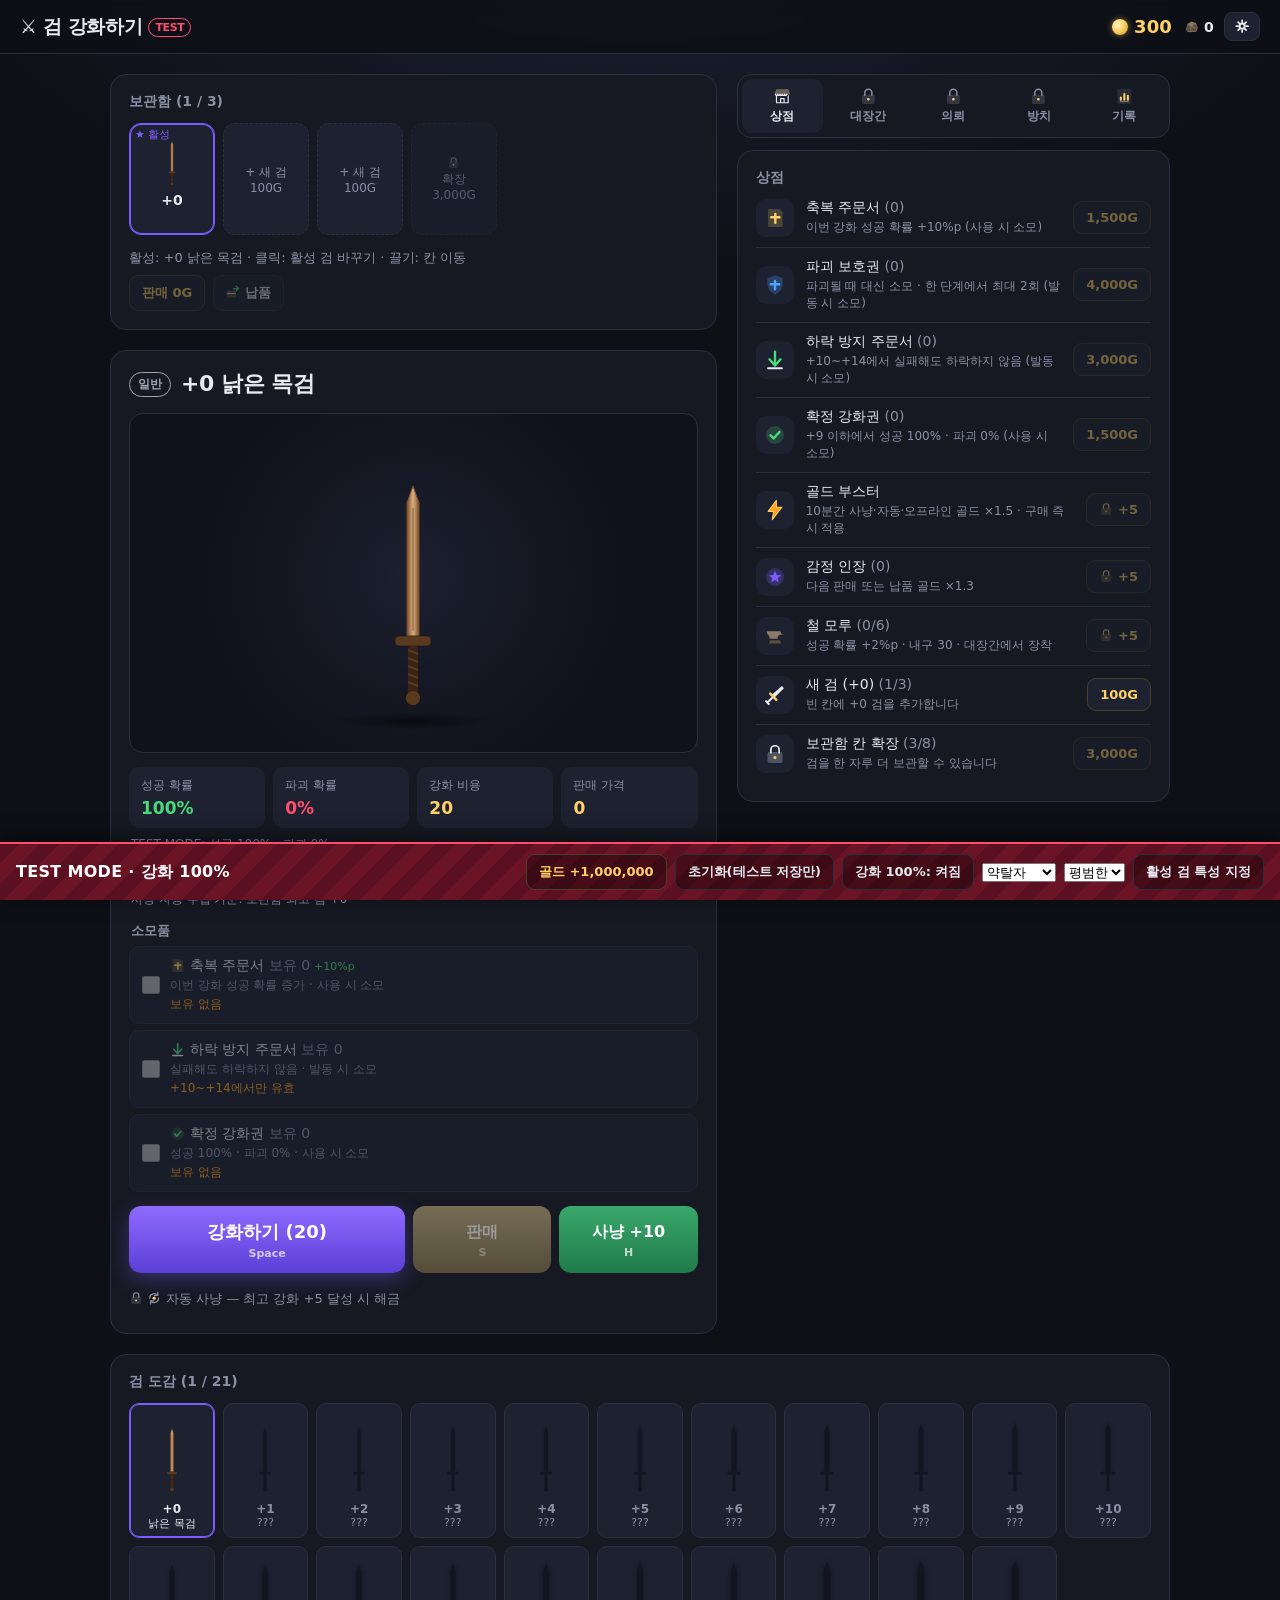
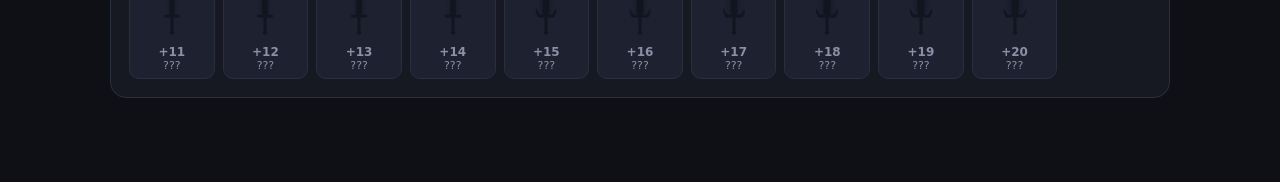
==== test.html @ f588723a "✨ feat: 시간 이벤트 규칙·저장·틱 연결 (7-1) - js/events.js 새로 추가: 이벤트 6종, 접속 중 15~30분마다 5분, 단조 시계와 주입 난수(시작·종료 때" ====
<!doctype html>
<html lang="ko">
<head>
<meta charset="utf-8">
<meta name="viewport" content="width=device-width, initial-scale=1">
<title>[TEST] 검 강화하기 · 강화 100%</title>
<link rel="stylesheet" href="css/style.css">
<link rel="stylesheet" href="css/test-mode.css">
</head>
<body class="test-mode">
<!-- 테스트 페이지: 실제 게임 스크립트를 그대로 쓰되 js/test-mode.js 설정으로 강화 100%, 저장 키 sword-enhance-test (실제 저장과 분리) -->
<div id="testBar" role="status">
  <span id="testBannerText">TEST MODE · 강화 100%</span>
  <button class="small-btn gold" data-act="testGold">골드 +1,000,000</button>
  <button class="small-btn" data-act="testReset">초기화(테스트 저장만)</button>
  <button class="small-btn" data-act="testToggleForce" id="btnTestForce">강화 100%: 켜짐</button>
  <!-- 활성 검 특성 지정(SG.rules.setTrait). 선택지는 js/test-panel.js가 상수로 채운다 -->
  <select id="testTraitKind" aria-label="특성 종류"></select>
  <select id="testTraitTier" aria-label="특성 등급"></select>
  <button class="small-btn" data-act="testSetTrait">활성 검 특성 지정</button>
</div>

<header>
  <div class="logo">⚔️ 검 강화하기 <span class="badge bad">TEST</span></div>
  <!-- 마지막 저장 시도가 실패한 동안 지속 배지(문구는 js/view.js) -->
  <span class="badge bad save-badge" id="saveBadge" role="status" hidden></span>
  <!-- 보유한 가장 높은 단계 기념비(장식, 문구는 js/view.js) -->
  <span class="badge monument-badge" id="monumentBadge" hidden></span>
  <!-- 현재 칭호(업적 보상, 장식). 문구는 js/view.js -->
  <span class="title-badge" id="titleBadge" hidden></span>
  <div class="spacer"></div>
  <div class="resbar">
    <div class="gold" id="goldBox"><span class="coin"></span><span id="gold">0</span></div>
    <div class="res-other" id="resOther"></div>
  </div>
  <div class="settings-wrap">
    <button class="icon-btn" id="btnSettings" title="설정">⚙️</button>
    <div class="popover" id="settingsPop" hidden>
      <label><input type="checkbox" id="setSound"> 🔊 소리</label>
      <label><input type="checkbox" id="setSkip"> ⏩ 강화 연출 건너뛰기</label>
      <button class="small-btn" id="btnReset" title="처음부터 다시">초기화</button>
    </div>
  </div>
  <!-- 보호 모드 배너: 닫을 수 없음. 헤더 안에 두어 항상 보이고, 탭 잠금 때 헤더와 함께 inert·잠금 화면 아래에 놓인다 -->
  <div class="save-guard" id="saveGuard" role="alert" hidden></div>
</header>

<main>
  <!-- 오른쪽 패널의 sticky 범위를 이 묶음으로 한정한다(아래 검 도감 카드를 가리지 않게) -->
  <div class="play">
    <div class="main-col">
      <section class="card">
        <h2>보관함 <span id="slotCount"></span></h2>
        <div class="strip" id="strip"></div>
        <div class="strip-actions" id="stripActions"></div>
      </section>

      <section class="card">
        <div class="title-row">
          <span class="rarity" id="rarity">일반</span>
          <span class="sword-name" id="swordName">+0 낡은 목검</span>
        </div>
        <p class="trait-line" id="traitLine" hidden></p>

        <div class="stage" id="stage">
          <div class="floor"></div>
          <div class="float"><div id="sword"></div></div>
          <canvas id="fx"></canvas>
          <div id="flash"></div>
          <div id="result"></div>
          <div class="stage-empty" id="stageEmpty" hidden></div>
        </div>

        <div class="info">
          <div><span>성공 확률</span><b id="vSucc" style="color:var(--good)">-</b><span class="gauge-line" id="gaugeLine" hidden></span></div>
          <div><span>파괴 확률</span><b id="vDest" style="color:var(--bad)">-</b> <span class="badge bad" id="destWarn" hidden>⚠ 보호 불가</span></div>
          <div><span>강화 비용</span><b id="vCost" style="color:var(--gold)">-</b></div>
          <div><span>판매 가격</span><b id="vSell" style="color:var(--gold)">-</b></div>
        </div>
        <div class="breakdown" id="breakdown"></div>
        <div class="pity-gauge" id="pityLine"></div>
        <p class="note" id="note"></p>
        <p class="income-note" id="incomeNote"></p>

        <h3 class="tray-title">소모품</h3>
        <div class="tray" id="tray"></div>

        <div class="actions">
          <button class="btn btn-enhance" id="btnEnhance">강화하기<kbd id="enhanceSub">Space</kbd></button>
          <button class="btn btn-sell" id="btnSell">판매<kbd>S</kbd></button>
          <button class="btn btn-hunt" id="btnHunt">사냥<kbd id="huntSub">H</kbd></button>
        </div>
        <div class="auto-row" id="autoRow"></div>
      </section>
    </div>

    <aside class="side">
      <nav class="tabbar" id="tabbar"></nav>
      <section class="card tab-panel" data-panel="shop"><h2>상점</h2><div class="panel-body"></div></section>
      <section class="card tab-panel" data-panel="forge" hidden><h2>대장간</h2><div class="panel-body"></div></section>
      <section class="card tab-panel" data-panel="quests" hidden><h2>납품 의뢰</h2><div class="panel-body"></div></section>
      <section class="card tab-panel" data-panel="idle" hidden><h2>방치</h2><div class="panel-body"></div></section>
      <section class="card tab-panel" data-panel="records" hidden>
        <h2>기록 <span class="title-tag" id="recordsTitle" hidden></span></h2>
        <!-- 섹션 순서(m2-achievements §12): 일일 과제 → 통계 → 숙련 → 기념비 → (로그) → 업적 -->
        <div class="daily-section" id="dailySection"></div>
        <h2 class="rec-sec">통계</h2>
        <div class="stats" id="statsGrid"></div>
        <h2 style="margin-top:16px">숙련 <span class="muted">(+15~+19 단계별 성공 기록)</span></h2>
        <ul class="mastery-list" id="masteryList"></ul>
        <h2 style="margin-top:16px">기념비 <span class="muted" id="monumentCount"></span></h2>
        <div class="monuments" id="monumentList"></div>
        <h2 style="margin-top:16px">로그</h2>
        <ul id="log"></ul>
        <div class="ach-section" id="achSection"></div>
      </section>
    </aside>
  </div>

  <section class="card full">
    <h2>검 도감 <span id="foundCount"></span></h2>
    <div class="collection" id="collection"></div>
  </section>
</main>

<div id="toasts"></div>
<div id="banner"><div class="inner"><div class="big" id="bannerBig"></div><div class="sub" id="bannerSub"></div></div></div>
<div id="modal" hidden></div>
<div id="tabLock" hidden>
  <div class="sheet">
    <h3>다른 탭에서 게임이 실행 중입니다</h3>
    <p>저장이 서로 덮어쓰이지 않도록 이 탭을 멈췄습니다. 다른 탭을 닫았거나 이 탭에서 이어서 하려면 아래 버튼을 누르세요. 누르면 다른 탭이 멈춥니다.</p>
    <button class="small-btn gold" id="btnTakeover">이 탭에서 계속하기</button>
  </div>
</div>

<!-- 규칙 모듈(node 테스트와 공용) → 화면 모듈 → 컨트롤러 순서로 로드. file:// 에서도 동작하도록 ES 모듈을 쓰지 않는다 -->
<!-- 테스트 설정은 constants.js보다 먼저 -->
<script src="js/test-mode.js"></script>
<script src="js/constants.js"></script>
<script src="js/events.js"></script>
<script src="js/rules.js"></script>
<script src="js/forge.js"></script>
<script src="js/idle.js"></script>
<script src="js/quests.js"></script>
<script src="js/save.js"></script>
<script src="js/achievements.js"></script>
<!-- 콘텐츠 팀 아이콘·효과음(없어도 이모지·합성음으로 동작) -->
<script src="assets/m1-icons.js"></script>
<script src="assets/m1-sfx.js"></script>
<script src="js/audio.js"></script>
<script src="js/fx.js"></script>
<script src="js/view.js"></script>
<script src="js/strip-drag.js"></script>
<script src="js/tab-guard.js"></script>
<!-- 테스트 조작판은 main.js보다 먼저 등록 -->
<script src="js/test-panel.js"></script>
<script src="js/main.js"></script>
</body>
</html>
---- css/style.css ----
:root {
  --bg: #0e1016;
  --panel: #161922;
  --panel2: #1d2130;
  --line: #2a2f40;
  --text: #e8eaf0;
  --muted: #8a91a5;
  --gold: #ffd166;
  --good: #4cd97b;
  --bad: #ff4d6d;
  --warn: #ff9f1c;
  --info: #4da3ff;
  --accent: #7c5cff;
  --tier: #3a4060;
  --scroll-thumb: color-mix(in srgb, var(--muted) 35%, transparent);
  --scroll-thumb-hover: color-mix(in srgb, var(--muted) 60%, transparent);
}
* { box-sizing: border-box; }
html, body { margin: 0; }
body {
  background: radial-gradient(1200px 600px at 50% -10%, #1d2135 0%, var(--bg) 60%) fixed var(--bg);
  color: var(--text);
  font-family: "Pretendard", "Apple SD Gothic Neo", "Malgun Gothic", system-ui, sans-serif;
  min-height: 100vh;
  -webkit-tap-highlight-color: transparent;
}
button { font: inherit; }

/* ---------- 스크롤바: 페이지·우측 패널·로그·보관함 스트립 등 모든 스크롤 영역을 어두운 테마로 ---------- */
/* 표준 속성(Firefox·Chrome 121+)이 있으면 ::-webkit-scrollbar는 무시된다. 나머지(Safari 등)는 아래 규칙을 쓴다 */
* { scrollbar-width: thin; scrollbar-color: var(--scroll-thumb) transparent; }
html { scrollbar-color: var(--scroll-thumb) var(--bg); }
::-webkit-scrollbar { width: 10px; height: 10px; }
::-webkit-scrollbar-track, ::-webkit-scrollbar-corner { background: transparent; }
html::-webkit-scrollbar-track { background: var(--bg); }
::-webkit-scrollbar-thumb {
  background: var(--scroll-thumb); border-radius: 999px;
  border: 2px solid transparent; background-clip: padding-box;
}
::-webkit-scrollbar-thumb:hover { background-color: var(--scroll-thumb-hover); }

/* ---------- 헤더 ---------- */
header {
  position: sticky; top: 0; z-index: 20;
  display: flex; align-items: center; gap: 10px;
  padding: 12px 20px;
  background: rgba(14, 16, 22, .85);
  backdrop-filter: blur(8px);
  border-bottom: 1px solid var(--line);
}
.logo { font-weight: 800; font-size: 19px; letter-spacing: -.02em; }
.spacer { flex: 1; }
.gold {
  position: relative;
  display: flex; align-items: center; gap: 6px;
  font-weight: 800; font-size: 18px; color: var(--gold);
  font-variant-numeric: tabular-nums;
}
.gold.bump { animation: bump .3s; }
.gold.deny { animation: deny .35s; color: var(--bad); }
.coin {
  width: 16px; height: 16px; border-radius: 50%;
  background: radial-gradient(circle at 35% 35%, #fff3c4, #ffd166 45%, #c8941a);
  box-shadow: 0 0 6px rgba(255, 209, 102, .5);
}
.icon-btn {
  background: var(--panel2); color: var(--text);
  border: 1px solid var(--line); border-radius: 8px;
  padding: 6px 10px; font-size: 13px; cursor: pointer;
}
.icon-btn:hover { border-color: #3c4358; }

/* ---------- 저장 안전: 보호 모드 배너 / 저장 실패 배지 ----------
 * 배너는 sticky 헤더의 마지막 줄(z 20)이라 항상 보이고(720px 이하에서는 보호 모드 동안 헤더가 흐름 배치), 하단 탭바(z 40)·토스트(z 50)와 겹치지 않으며 잠금 화면(z 90) 아래에 있다 */
/* 배너를 헤더 아래 줄로 내리는 줄바꿈은 보호 모드에서만: 평소 헤더(721~1000px 포함) 배치는 그대로 */
.save-guarded header { flex-wrap: wrap; }
.save-guard {
  flex: 1 1 100%; display: flex; flex-wrap: wrap; align-items: center; gap: 8px 12px;
  padding: 10px 12px; border: 1px solid var(--bad); border-radius: 10px;
  background: color-mix(in srgb, var(--bad) 14%, var(--panel));
}
.save-guard-text { flex: 1 1 260px; margin: 0; font-size: 13px; font-weight: 700; line-height: 1.5; }
.save-guard-actions { display: flex; flex-wrap: wrap; gap: 6px; }
.save-guard-raw {
  flex: 1 1 100%; height: 96px; max-height: 120px; overflow: auto; resize: vertical; padding: 8px;
  background: var(--panel2); color: var(--text); border: 1px solid var(--line); border-radius: 8px;
  font: 12px/1.4 ui-monospace, monospace;
}
/* 배너로 헤더가 높아지면 넓은 화면의 sticky 오른쪽 패널(top 고정값)이 헤더 밑으로 들어가므로 흐름 배치로 돌린다 */
.save-guarded .side { position: static; max-height: none; overflow: visible; }
.save-badge { font-size: 12px; }
/* 복사 대체 경로(execCommand)용 임시 칸: 화면에 보이지 않게 */
.clip-helper { position: fixed; top: 0; left: 0; width: 1px; height: 1px; opacity: 0; pointer-events: none; }

/* ---------- 레이아웃 ---------- */
main {
  max-width: 1100px; margin: 0 auto; padding: 20px;
  display: flex; flex-direction: column; gap: 20px;
}
/* 2열 묶음(.play)만 grid: sticky인 .side는 부모(.play) 안에서만 움직이므로 아래 검 도감(.full)을 덮지 않는다 */
.play { display: grid; grid-template-columns: minmax(0, 1.4fr) minmax(0, 1fr); gap: 20px; }
.main-col, .side { display: flex; flex-direction: column; gap: 20px; min-width: 0; }
/* 우측 탭 패널은 따로 스크롤 → 탭 전환이 메인 영역 스크롤에 영향을 주지 않음 */
.side { position: sticky; top: 72px; align-self: start; max-height: calc(100vh - 92px); overflow-y: auto; gap: 12px; }
/* .side가 max-height로 줄어도 탭 줄·패널 카드는 내용보다 작아지지 않고, 넘치면 .side가 스크롤한다 */
.side > * { flex-shrink: 0; }
.card { background: var(--panel); border: 1px solid var(--line); border-radius: 16px; padding: 18px; }
.card h2 { margin: 0 0 12px; font-size: 14px; font-weight: 700; color: var(--muted); }
@media (max-width: 720px) {
  /* 하단 고정 탭바(높이 약 53px + 안전 영역)가 검 도감 마지막 줄을 가리지 않도록 아래 여백 */
  main { padding: 12px; gap: 12px; padding-bottom: calc(84px + env(safe-area-inset-bottom)); }
  .play { grid-template-columns: 1fr; gap: 12px; }
  .main-col { gap: 12px; }
  .side { position: static; max-height: none; overflow: visible; }
  header { padding: 8px 12px; flex-wrap: wrap; }
  /* 좁은 화면에서는 배너·원문 칸으로 높아진 sticky 헤더가 화면을 덮으므로 보호 모드 동안 헤더를 흐름 배치로 둔다 */
  .save-guarded header { position: static; }
}

/* ---------- 검 무대 ---------- */
.title-row { display: flex; align-items: center; gap: 10px; flex-wrap: wrap; }
.rarity {
  font-size: 12px; font-weight: 800; padding: 3px 8px;
  border: 1px solid currentColor; border-radius: 999px;
}
.sword-name { font-size: 22px; font-weight: 800; letter-spacing: -.02em; }
.stage {
  position: relative; height: 340px; margin: 14px 0;
  border-radius: 14px; overflow: hidden;
  background:
    radial-gradient(circle at 50% 48%, color-mix(in srgb, var(--tier) 30%, transparent), transparent 62%),
    #0f121a;
  border: 1px solid var(--line);
  transition: background .4s;
}
.stage.shake { animation: shake .35s; }
.stage .floor {
  position: absolute; left: 50%; bottom: 22px; width: 160px; height: 18px;
  transform: translateX(-50%);
  background: radial-gradient(ellipse, rgba(0,0,0,.55), transparent 70%);
}
.float { position: absolute; left: 50%; top: 14px; width: 120px; height: 300px; margin-left: -60px; animation: float 3s ease-in-out infinite; }
#sword { width: 100%; height: 100%; }
#sword svg { width: 100%; height: 100%; display: block; overflow: visible; }
#sword.mythic svg { animation: hue 4s linear infinite; }
#sword.charging { animation: tremble .07s linear infinite; filter: brightness(1.5) drop-shadow(0 0 14px var(--tier)); }
#sword.pop { animation: pop .45s ease-out; }
#sword.shatter { animation: shatter .6s ease-in forwards; }
#sword.appear { animation: appear .4s ease-out; }
#fx { position: absolute; inset: 0; width: 100%; height: 100%; pointer-events: none; }
#flash { position: absolute; inset: 0; pointer-events: none; opacity: 0; }
#flash.on { animation: flash .5s ease-out; }
#result {
  position: absolute; left: 0; right: 0; top: 42%;
  text-align: center; font-size: 42px; font-weight: 900; letter-spacing: -.02em;
  pointer-events: none; opacity: 0;
  text-shadow: 0 2px 0 rgba(0,0,0,.5), 0 0 24px currentColor;
}
#result.show { animation: result 1.1s ease-out; }
/* 활성 검 없음(파괴 직후): 검 대신 선택 안내 */
.stage-empty {
  position: absolute; inset: 0; display: grid; place-items: center; padding: 24px;
  text-align: center; font-size: 17px; font-weight: 700; color: var(--muted);
  pointer-events: none;
}

/* ---------- 정보 ---------- */
.info { display: grid; grid-template-columns: repeat(4, minmax(0, 1fr)); gap: 8px; }
@media (max-width: 520px) { .info { grid-template-columns: repeat(2, minmax(0, 1fr)); } }
.info div { background: var(--panel2); border-radius: 10px; padding: 10px 12px; }
.info span { display: block; font-size: 12px; color: var(--muted); margin-bottom: 4px; }
.info b { font-size: 17px; font-variant-numeric: tabular-nums; }
.note { margin: 10px 2px 0; font-size: 13px; color: var(--muted); min-height: 1.4em; }

.options { display: flex; gap: 8px; flex-wrap: wrap; margin-top: 12px; }
.opt {
  flex: 1 1 200px;
  display: flex; align-items: center; gap: 10px;
  background: var(--panel2); border: 1px solid var(--line); border-radius: 10px;
  padding: 10px 12px; cursor: pointer; user-select: none; font-size: 14px;
}
.opt input { width: 18px; height: 18px; accent-color: var(--accent); margin: 0; }
.opt small { display: block; color: var(--muted); font-size: 12px; margin-top: 2px; }
.opt.off { opacity: .5; }

.actions { display: grid; grid-template-columns: 2fr 1fr 1fr; gap: 8px; margin-top: 14px; }
.btn {
  position: relative; overflow: hidden;
  border: 0; border-radius: 12px; padding: 14px 10px;
  font-weight: 800; font-size: 16px; color: #fff; cursor: pointer;
  transition: transform .08s, filter .15s;
}
.btn:hover:not(:disabled) { filter: brightness(1.12); }
.btn:active:not(:disabled) { transform: translateY(1px) scale(.99); }
.btn:disabled { cursor: not-allowed; filter: grayscale(.7) brightness(.6); }
.btn kbd { display: block; font: 600 11px/1 system-ui; opacity: .7; margin-top: 4px; }
.btn-enhance { background: linear-gradient(180deg, #8f6bff, #5b3fd6); box-shadow: 0 6px 20px rgba(124, 92, 255, .35); font-size: 18px; }
.btn-sell { background: linear-gradient(180deg, #e8b23a, #b07d12); }
.btn-hunt { background: linear-gradient(180deg, #3aa86b, #1f7a4a); }
.btn-hunt::after {
  content: ""; position: absolute; inset: 0;
  background: rgba(0,0,0,.45);
  transform-origin: left; transform: scaleX(var(--cd, 0));
}
/* 좁은 폰(~520px, .info 2열 전환과 같은 폭): 사냥 골드·강화 비용이 길어지면 버튼 밖으로 잘리므로
 * 글자·여백을 줄이고 판매 칸 몫을 사냥 칸에 넘긴다. 그래도 넘치는 큰 숫자는 잘리는 대신 줄바꿈한다 */
@media (max-width: 520px) {
  .actions { grid-template-columns: minmax(0, 1.6fr) minmax(0, 1fr) minmax(0, 1.4fr); gap: 6px; }
  .actions .btn { padding: 12px 4px; font-size: 14px; overflow-wrap: anywhere; }
  .actions .btn-enhance { font-size: 15px; }
}

/* ---------- 상점 ---------- */
.shop-item { display: flex; align-items: center; gap: 12px; padding: 10px 0; border-top: 1px solid var(--line); }
.shop-item:first-of-type { border-top: 0; padding-top: 0; }
.shop-icon { width: 38px; height: 38px; border-radius: 10px; display: grid; place-items: center; font-size: 20px; background: var(--panel2); flex: none; }
.shop-text { flex: 1; min-width: 0; font-size: 14px; }
.shop-text small { display: block; color: var(--muted); font-size: 12px; margin-top: 2px; }
.buy {
  background: var(--panel2); color: var(--gold);
  border: 1px solid #4a4026; border-radius: 9px;
  padding: 8px 12px; font-weight: 800; font-size: 13px; cursor: pointer; white-space: nowrap;
}
.buy:hover:not(:disabled) { background: #2a2a24; }
.buy:disabled { opacity: .4; cursor: not-allowed; }

/* ---------- 기록 ---------- */
.stats { display: grid; grid-template-columns: repeat(3, minmax(0, 1fr)); gap: 8px; }
.stats div { background: var(--panel2); border-radius: 10px; padding: 8px 10px; }
.stats span { display: block; font-size: 11px; color: var(--muted); }
.stats b { font-size: 15px; font-variant-numeric: tabular-nums; }
#log { list-style: none; margin: 0; padding: 0; max-height: 220px; overflow-y: auto; font-size: 13px; }
#log li { padding: 6px 2px; border-top: 1px solid var(--line); color: var(--muted); }
#log li:first-child { border-top: 0; }
#log li.good { color: var(--good); }
#log li.bad { color: var(--bad); }
#log li.warn { color: var(--warn); }
#log li.info { color: var(--info); }
#log li.gold { color: var(--gold); }

/* ---------- 도감 ---------- */
.collection { display: grid; grid-template-columns: repeat(auto-fill, minmax(84px, 1fr)); gap: 8px; }
.cell {
  background: var(--panel2); border: 1px solid var(--line); border-radius: 10px;
  padding: 8px 4px 6px; text-align: center; font-size: 11px; color: var(--muted);
}
.cell svg { height: 86px; width: 40px; display: block; margin: 0 auto 4px; overflow: visible; }
.cell:not(.found) svg { filter: brightness(0) opacity(.35); }
.cell.found { color: var(--text); }
.cell.current { border-color: var(--accent); box-shadow: 0 0 0 1px var(--accent) inset; }
.cell b { display: block; font-size: 12px; }
.cell .nm { display: block; white-space: nowrap; overflow: hidden; text-overflow: ellipsis; }

/* ---------- 토스트 / 플로팅 텍스트 ---------- */
#toasts { position: fixed; left: 50%; bottom: 20px; transform: translateX(-50%); display: flex; flex-direction: column; gap: 8px; z-index: 50; width: min(92vw, 420px); pointer-events: none; }
.toast {
  background: #22273a; border: 1px solid var(--line); border-left: 4px solid var(--accent);
  border-radius: 10px; padding: 10px 14px; font-size: 14px;
  box-shadow: 0 8px 24px rgba(0,0,0,.4);
  animation: toastIn .25s ease-out;
}
.toast.bad { border-left-color: var(--bad); }
.toast.special { border-left-color: var(--gold); background: linear-gradient(90deg, #2e2a1c, #22273a); }
.toast.out { opacity: 0; transform: translateY(6px); transition: .3s; }
.floating { position: absolute; right: 0; top: 0; font-weight: 800; color: var(--gold); pointer-events: none; animation: floatUp 1s ease-out forwards; white-space: nowrap; }

#banner {
  position: fixed; inset: 0; z-index: 60; display: none;
  place-items: center; background: rgba(0,0,0,.6); cursor: pointer;
}
#banner.show { display: grid; animation: appear .3s ease-out; }
#banner .inner { text-align: center; padding: 24px; }
#banner .big { font-size: clamp(34px, 8vw, 60px); font-weight: 900; letter-spacing: -.03em; text-shadow: 0 0 30px currentColor; }
#banner .sub { margin-top: 10px; color: var(--muted); font-size: 15px; }

/* ---------- 애니메이션 ---------- */
@keyframes float { 0%, 100% { transform: translateY(0); } 50% { transform: translateY(-8px); } }
@keyframes tremble { 0% { transform: translate(0, 0) rotate(0); } 25% { transform: translate(-2px, 1px) rotate(-1deg); } 50% { transform: translate(2px, -1px) rotate(1deg); } 75% { transform: translate(-1px, -1px) rotate(0); } }
@keyframes pop { 0% { transform: scale(.9); } 40% { transform: scale(1.14); filter: brightness(1.8); } 100% { transform: scale(1); } }
@keyframes shatter { 0% { transform: none; } 25% { transform: scale(1.08) rotate(-4deg); filter: brightness(2.2); } 100% { transform: scale(.55) rotate(28deg) translateY(80px); opacity: 0; filter: blur(4px) grayscale(1); } }
@keyframes appear { from { transform: scale(.75); opacity: 0; } to { transform: none; opacity: 1; } }
@keyframes hue { to { filter: hue-rotate(360deg); } }
@keyframes flash { 0% { opacity: .85; } 100% { opacity: 0; } }
@keyframes result { 0% { opacity: 0; transform: scale(.6); } 15% { opacity: 1; transform: scale(1.12); } 30% { transform: scale(1); } 75% { opacity: 1; } 100% { opacity: 0; transform: translateY(-24px); } }
@keyframes shake { 0%, 100% { transform: none; } 20% { transform: translateX(-8px); } 40% { transform: translateX(7px); } 60% { transform: translateX(-5px); } 80% { transform: translateX(3px); } }
@keyframes bump { 50% { transform: scale(1.15); } }
@keyframes deny { 25% { transform: translateX(-5px); } 75% { transform: translateX(5px); } }
@keyframes floatUp { from { opacity: 1; transform: translateY(0); } to { opacity: 0; transform: translateY(-28px); } }
@keyframes toastIn { from { opacity: 0; transform: translateY(8px); } to { opacity: 1; transform: none; } }
@media (prefers-reduced-motion: reduce) {
  .float, #sword.mythic svg { animation: none; }
}

/* ================================================================
   M1 추가
   ================================================================ */
.muted { color: var(--muted); }
.lack { color: var(--bad) !important; }
.badge {
  display: inline-block; font-size: 11px; font-weight: 800; padding: 2px 6px;
  border-radius: 999px; border: 1px solid currentColor; vertical-align: middle; white-space: nowrap;
}
.badge.bad { color: var(--bad); }
.badge.warn { color: var(--warn); }
.badge.info { color: var(--info); }
.badge.good { color: var(--good); }
[hidden] { display: none !important; }

/* ---------- 자원바 / 설정 ---------- */
.resbar { display: flex; align-items: center; gap: 12px; flex-wrap: wrap; justify-content: flex-end; }
.res-other { display: flex; align-items: center; gap: 12px; flex-wrap: wrap; }
.res { font-weight: 700; font-size: 14px; font-variant-numeric: tabular-nums; white-space: nowrap; }
.settings-wrap { position: relative; }
.popover {
  position: absolute; right: 0; top: calc(100% + 8px); z-index: 30; min-width: 220px;
  background: var(--panel2); border: 1px solid var(--line); border-radius: 12px; padding: 10px;
  display: flex; flex-direction: column; gap: 8px; box-shadow: 0 8px 24px rgba(0,0,0,.4);
}
.popover label { display: flex; align-items: center; gap: 8px; font-size: 14px; cursor: pointer; min-height: 32px; }
.popover input { width: 18px; height: 18px; accent-color: var(--accent); margin: 0; }

/* ---------- 보관함 스트립 ---------- */
/* 좌우 여백(음수 margin으로 상쇄)은 첫/끝 칸 바깥의 놓을 자리 표시가 스크롤 영역에 잘리지 않게 하려는 것 */
.strip { display: flex; gap: 8px; overflow-x: auto; padding: 0 6px 4px; margin: 0 -6px; }
.slot-card {
  position: relative; flex: 0 0 86px; min-height: 112px;
  background: var(--panel2); border: 1px solid var(--line); border-radius: 12px;
  padding: 6px 4px; text-align: center; cursor: pointer; color: var(--text); font: inherit;
  display: flex; flex-direction: column; align-items: center; gap: 2px;
  /* 스와이프 스크롤은 유지하고, 길게 눌러 끄는 동안 글자 선택·길게 누르기 메뉴가 뜨지 않게 */
  touch-action: pan-x pan-y; user-select: none; -webkit-user-select: none; -webkit-touch-callout: none;
}
.slot-card > svg { width: 24px; height: 60px; overflow: visible; }
.slot-card b { font-size: 14px; font-variant-numeric: tabular-nums; }
.slot-card .badges { display: flex; flex-wrap: wrap; justify-content: center; gap: 2px; font-size: 10px; line-height: 1.3; }
.slot-card .badges span { background: rgba(255,255,255,.06); border-radius: 6px; padding: 0 3px; }
.slot-card .badges .off { opacity: .45; }
.slot-card.active { border-color: var(--accent); box-shadow: 0 0 0 1px var(--accent) inset; }
/* 칸 드래그: 잡은 카드는 떠 보이고, 놓을 자리는 앞/뒤 세로 줄로 표시 */
.strip.drag-on { cursor: grabbing; }
.slot-card.dragging {
  z-index: 2; cursor: grabbing; border-color: var(--gold);
  box-shadow: 0 8px 20px rgba(0, 0, 0, .5); transition: none;
}
.slot-card.drop-before::before, .slot-card.drop-after::after {
  content: ""; position: absolute; top: 6px; bottom: 6px; width: 3px; border-radius: 2px; background: var(--gold);
}
.slot-card.drop-before::before { left: -6px; }
.slot-card.drop-after::after { right: -6px; }
.slot-card.empty, .slot-card.locked { justify-content: center; color: var(--muted); font-size: 12px; border-style: dashed; }
.slot-card.empty:disabled, .slot-card.locked:disabled { cursor: not-allowed; opacity: .55; }
.slot-card .star { position: absolute; top: 3px; left: 5px; font-size: 11px; color: var(--accent); }
.strip-actions { display: flex; gap: 8px; flex-wrap: wrap; margin-top: 10px; align-items: center; }
.strip-actions .sel-name { flex: 1 1 100%; font-size: 13px; color: var(--muted); }
.small-btn {
  background: var(--panel2); color: var(--text); border: 1px solid var(--line); border-radius: 9px;
  padding: 8px 12px; font-weight: 700; font-size: 13px; cursor: pointer; white-space: nowrap; min-height: 36px;
}
.small-btn:hover:not(:disabled) { border-color: #4a5170; }
.small-btn:disabled { opacity: .4; cursor: not-allowed; }
.small-btn.gold { color: var(--gold); border-color: #4a4026; }
.small-btn.armed { color: var(--bad); border-color: var(--bad); }
.seal-opt { display: flex; align-items: center; gap: 6px; font-size: 13px; cursor: pointer; }
.seal-opt input { accent-color: var(--accent); width: 16px; height: 16px; margin: 0; }

/* ---------- 확률 분해 / 보정 ---------- */
.breakdown { margin: 8px 2px 0; font-size: 12px; color: var(--muted); font-variant-numeric: tabular-nums; }
.breakdown s { opacity: .7; }
.pity-gauge { display: flex; align-items: center; gap: 8px; margin: 6px 2px 0; font-size: 12px; color: var(--muted); }
.pity-gauge .bar { flex: 0 0 90px; height: 6px; border-radius: 3px; background: var(--panel2); overflow: hidden; }
.pity-gauge .bar i { display: block; height: 100%; background: var(--good); }
.income-note { margin: 4px 2px 0; font-size: 12px; color: var(--muted); }

/* ---------- 천장 게이지 / 성공 숙련 (M1.1) ---------- */
/* 성공 확률 칸 안, 값 아래 줄. 좁은 칸에서는 뱃지가 다음 줄로 넘어간다 */
.info .gauge-line { display: flex; flex-wrap: wrap; align-items: center; gap: 4px; margin: 4px 0 0; font-variant-numeric: tabular-nums; }
.info .gauge-line .badge { display: inline-block; margin: 0; }
.breakdown .mastery-term { color: var(--info); white-space: nowrap; }
.mastery-list { list-style: none; margin: 0; padding: 0; display: grid; grid-template-columns: repeat(auto-fill, minmax(150px, 1fr)); gap: 6px; font-size: 13px; }
.mastery-list li { background: var(--panel2); border-radius: 10px; padding: 6px 10px; color: var(--muted); font-variant-numeric: tabular-nums; }
.mastery-list b { color: var(--text); }

/* ---------- 소모품 트레이 ---------- */
.tray-title { margin: 14px 2px 6px; font-size: 13px; color: var(--muted); font-weight: 700; }
.tray { display: flex; flex-direction: column; gap: 6px; }
.tray .opt { flex: none; }
.opt .reason { color: var(--warn); }
.opt .reason.bad { color: var(--bad); }
.opt .tag { font-size: 11px; color: var(--good); margin-left: 4px; }
.dots { letter-spacing: 1px; color: var(--info); }

/* ---------- 자동 사냥 토글 ---------- */
.auto-row { display: flex; align-items: center; gap: 10px; margin-top: 10px; font-size: 13px; color: var(--muted); min-height: 32px; flex-wrap: wrap; }
.switch { display: inline-flex; align-items: center; gap: 8px; cursor: pointer; color: var(--text); font-weight: 700; }
.switch input { appearance: none; -webkit-appearance: none; width: 40px; height: 22px; border-radius: 11px; background: var(--line); position: relative; margin: 0; cursor: pointer; transition: background .2s; }
.switch input::after { content: ""; position: absolute; top: 3px; left: 3px; width: 16px; height: 16px; border-radius: 50%; background: #fff; transition: transform .2s; }
.switch input:checked { background: var(--good); }
.switch input:checked::after { transform: translateX(18px); }

/* ---------- 탭 ---------- */
.tabbar { display: grid; grid-template-columns: repeat(5, minmax(0, 1fr)); gap: 4px; background: var(--panel); border: 1px solid var(--line); border-radius: 14px; padding: 4px; }
.tab-btn {
  position: relative; background: transparent; border: 0; border-radius: 10px; color: var(--muted);
  padding: 8px 2px; min-height: 44px; cursor: pointer; font-size: 12px; font-weight: 700;
  display: flex; flex-direction: column; align-items: center; gap: 2px;
}
.tab-btn .ti { font-size: 17px; line-height: 1; }
.tab-btn.on { background: var(--panel2); color: var(--text); }
.tab-btn .dot { position: absolute; top: 5px; right: calc(50% - 19px); width: 8px; height: 8px; border-radius: 50%; background: var(--bad); }
.tab-btn .tab-count {
  position: absolute; top: 2px; right: calc(50% - 24px); min-width: 16px; height: 16px; padding: 0 4px;
  border-radius: 8px; background: var(--bad); color: #fff; font-size: 11px; line-height: 16px; text-align: center;
}
.tab-panel { min-height: 120px; }
.locked-msg { text-align: center; color: var(--muted); padding: 24px 8px; font-size: 14px; line-height: 1.6; }
.locked-msg b { display: block; font-size: 28px; margin-bottom: 6px; }
@media (max-width: 720px) {
  .tabbar {
    position: fixed; left: 0; right: 0; bottom: 0; z-index: 40; border-radius: 0;
    border-width: 1px 0 0; padding: 4px 4px calc(4px + env(safe-area-inset-bottom));
    background: rgba(22, 25, 34, .97);
  }
  .slot-card { flex-basis: 64px; min-height: 100px; }
  .slot-card > svg { width: 20px; height: 48px; }
  #toasts { bottom: 76px; }
}

/* ---------- 패널 공통 행 ---------- */
.row { display: flex; align-items: center; gap: 12px; padding: 10px 0; border-top: 1px solid var(--line); }
.row:first-child { border-top: 0; padding-top: 0; }
.sub-title { margin: 16px 0 8px; font-size: 13px; color: var(--muted); font-weight: 700; }
.sub-title:first-child { margin-top: 0; }
.dura-bar { height: 6px; border-radius: 3px; background: var(--panel2); overflow: hidden; margin-top: 4px; }
.dura-bar i { display: block; height: 100%; background: var(--info); }
.dura-bar.broken i { background: var(--bad); }
.btn-col { display: flex; flex-direction: column; gap: 4px; align-items: stretch; }
.ore-grid { display: grid; grid-template-columns: repeat(3, minmax(0, 1fr)); gap: 8px; }
.ore-grid div { background: var(--panel2); border-radius: 10px; padding: 8px 10px; font-size: 13px; }
.ore-grid b { display: block; font-size: 15px; font-variant-numeric: tabular-nums; }
.ore-grid small { color: var(--muted); font-size: 11px; }
.panel-note { font-size: 12px; color: var(--muted); margin: 10px 0 0; line-height: 1.5; }

/* ---------- 의뢰 ---------- */
.quest { background: var(--panel2); border: 1px solid var(--line); border-radius: 12px; padding: 12px; margin-top: 8px; }
.quest:first-child { margin-top: 0; }
.quest .q-head { display: flex; align-items: center; gap: 8px; font-size: 14px; font-weight: 700; }
.quest .q-reward { margin: 6px 0; font-size: 13px; color: var(--gold); }
.quest .q-sub { font-size: 12px; color: var(--muted); margin-bottom: 8px; }
.quest .q-btns { display: flex; gap: 6px; flex-wrap: wrap; }
.tier-easy { color: var(--good); }
.tier-normal { color: var(--info); }
.tier-hard { color: var(--warn); }

/* ---------- 모달 (오프라인 보상) / 다른 탭 실행 중 잠금 ---------- */
#modal, #tabLock { position: fixed; inset: 0; z-index: 70; background: rgba(0,0,0,.6); display: grid; place-items: center; }
#tabLock { z-index: 90; background: rgba(0,0,0,.8); }
#modal .sheet, #tabLock .sheet { background: var(--panel); border: 1px solid var(--line); border-radius: 16px; padding: 20px; width: min(92vw, 380px); }
#modal h3, #tabLock h3 { margin: 0 0 10px; font-size: 18px; }
#modal p, #tabLock p { margin: 6px 0; font-size: 14px; color: var(--muted); }
#modal .big-gold { font-size: 24px; font-weight: 900; color: var(--gold); }
#modal .small-btn, #tabLock .small-btn { width: 100%; margin-top: 12px; min-height: 44px; font-size: 15px; }
@media (max-width: 720px) {
  #modal, #tabLock { place-items: end center; }
  #modal .sheet, #tabLock .sheet { width: 100%; border-radius: 16px 16px 0 0; padding-bottom: calc(20px + env(safe-area-inset-bottom)); }
}

/* 살 수 없지만 누르면 사유 토스트가 나오는 버튼 */
.buy.poor, .slot-card.poor { opacity: .55; }

/* 콘텐츠 팀 SVG 아이콘: 글자 크기·색을 따른다 */
.ic { display: inline-block; width: 1.1em; height: 1.1em; vertical-align: -0.2em; line-height: 0; }
.ic svg { width: 100%; height: 100%; display: block; }

/* ---------- 검 특성 (M2 F14) ---------- */
/* 약자 한 글자 + 등급 점(1~3개): 색만으로 구분하지 않는다. 등급 색은 보조 */
.trait-chip {
  display: inline-flex; flex-direction: column; align-items: center; gap: 2px; padding: 2px 3px;
  border: 1px solid currentColor; border-radius: 6px; background: rgba(0, 0, 0, .35);
  color: var(--muted); font-size: 12px; line-height: 1; overflow: hidden;
}
.trait-chip b { font-weight: 800; }
.trait-chip .pips { display: flex; flex-direction: column; gap: 1px; }
.trait-chip .pips i { display: block; width: 4px; height: 4px; border-radius: 50%; background: currentColor; }
.trait-chip.trait-t2 { color: var(--info); }
.trait-chip.trait-t3 { color: var(--gold); }
/* 보관함 카드: 흐름 밖(검 그림 오른쪽 빈자리, ★ 활성 아래)에 띄워 카드 높이·폭을 바꾸지 않는다. 64px 모바일 카드에서도 그림과 겹치지 않는 폭 */
.slot-card .trait-chip { position: absolute; top: 20px; right: 3px; max-width: 18px; padding: 2px 1px; font-size: 10px; pointer-events: none; }
.trait-line { margin: 4px 2px 0; font-size: 13px; color: var(--muted); }

/* ---------- 골드 사용처: 각인 관리 / 기념비 ---------- */
.sink-btns { display: flex; flex-wrap: wrap; gap: 6px; margin-top: 8px; }
.sink-reason { color: var(--warn); margin-top: 6px; }
.mon-lead { margin: 0 0 8px; }
.mon-grid { display: grid; grid-template-columns: repeat(auto-fill, minmax(130px, 1fr)); gap: 6px; }
.mon {
  display: flex; flex-direction: column; gap: 4px; min-width: 0;
  background: var(--panel2); border-radius: 10px; padding: 8px 10px; font-size: 13px;
}
.mon small { color: var(--muted); font-size: 11px; overflow: hidden; text-overflow: ellipsis; white-space: nowrap; }
.mon.locked { opacity: .6; }
.mon.owned { box-shadow: 0 0 0 1px var(--gold) inset; }
.mon .badge { align-self: flex-start; }
/* 칸이 좁아 확인 문구(한 번 더 누르면 구매 · 가격)는 버튼 안에서 줄바꿈 */
.mon .small-btn { white-space: normal; word-break: keep-all; min-height: 32px; padding: 6px 8px; }
.monument-badge { color: var(--gold); font-size: 12px; }

/* ---------- 일일 과제·업적·칭호 (M2 F12) ---------- */
/* 좁은 헤더(360px)에서도 한 줄 배지로 남게 길이를 자른다(전체 이름은 title 툴팁) */
.title-badge {
  min-width: 0; max-width: 9em; overflow: hidden; text-overflow: ellipsis; white-space: nowrap;
  color: var(--gold); font-size: 12px; font-weight: 700;
}
.title-tag { margin-left: 4px; color: var(--gold); }
.card h2.rec-sec { margin-top: 16px; }
.ach-section { margin-top: 16px; }
.sec-head { display: flex; flex-wrap: wrap; align-items: center; justify-content: space-between; gap: 6px 10px; margin-bottom: 10px; }
.card .sec-head h2 { margin: 0; }
.daily-reset { font-size: 12px; font-variant-numeric: tabular-nums; }
.daily-list { display: flex; flex-direction: column; gap: 6px; }
/* 카드·행은 내용이 길어도 밖으로 넘치지 않고 줄바꿈한다(가로 스크롤 없음, V4·§12.3) */
.daily-card, .daily-bonus, .ach-row {
  min-width: 0; overflow: hidden; overflow-wrap: anywhere;
  background: var(--panel2); border: 1px solid var(--line); border-radius: 10px; padding: 8px 10px;
}
.daily-card.ready, .daily-bonus.ready, .ach-row.ready { border-color: var(--accent); box-shadow: 0 0 0 1px var(--accent) inset; }
.daily-card.claimed, .daily-bonus.claimed, .ach-row.claimed { opacity: .55; }
.daily-bonus { display: flex; flex-wrap: wrap; align-items: center; gap: 6px 8px; margin-top: 6px; font-size: 13px; }
.rec-line { display: flex; flex-wrap: wrap; align-items: center; gap: 4px 8px; min-width: 0; font-size: 13px; }
.daily-stars { flex: none; color: var(--gold); letter-spacing: -1px; }
.daily-desc, .ach-name { font-weight: 700; }
.ach-tier { font-size: 11px; font-weight: 800; color: var(--muted); }
.ach-cond { flex: 1 1 100%; color: var(--muted); font-size: 12px; }
.prog-bar { height: 6px; margin: 6px 0; border-radius: 3px; background: var(--bg); overflow: hidden; }
.prog-bar i { display: block; height: 100%; background: var(--info); }
.ready .prog-bar i { background: var(--accent); }
.prog-num { flex: none; color: var(--muted); font-size: 12px; font-variant-numeric: tabular-nums; }
.reward-text { flex: 1 1 120px; min-width: 0; color: var(--gold); font-size: 12px; }
.claim-state { margin-left: auto; color: var(--muted); font-size: 12px; font-weight: 700; white-space: nowrap; }
.claim-btn { margin-left: auto; }
.ach-track { display: flex; flex-direction: column; gap: 6px; margin-top: 12px; }
.ach-track-head { display: flex; flex-wrap: wrap; align-items: center; gap: 8px; font-size: 13px; }
.ach-chips { display: inline-flex; gap: 4px; }
.ach-chip { padding: 1px 6px; border: 1px solid var(--line); border-radius: 999px; color: var(--muted); font-size: 11px; font-weight: 800; }
.ach-chip.ready { border-color: var(--accent); color: var(--text); }
.ach-chip.claimed { border-color: var(--good); color: var(--good); }
.title-pick { display: flex; flex-wrap: wrap; align-items: center; gap: 6px; font-size: 13px; }
.title-opt {
  max-width: 100%; min-height: 30px; padding: 4px 10px; overflow-wrap: anywhere; cursor: pointer;
  background: var(--panel2); color: var(--text); border: 1px solid var(--line); border-radius: 999px; font-size: 12px;
}
.title-opt.on { border-color: var(--gold); color: var(--gold); }
---- css/test-mode.css ----
/* 테스트 페이지(test.html) 전용: TEST MODE 표시줄과 조작판.
 * 넓은 화면은 하단 고정, 좁은 화면은 하단 탭바(style.css)를 가리지 않도록 맨 위에 흐름 배치 */
#testBar {
  position: fixed; left: 0; right: 0; bottom: 0; z-index: 60;
  display: flex; flex-wrap: wrap; align-items: center; gap: 8px;
  padding: 10px 16px;
  background: repeating-linear-gradient(135deg, #5a1020 0 14px, #6b1426 14px 28px);
  border-top: 2px solid var(--bad);
  box-shadow: 0 -4px 18px rgba(0, 0, 0, .5);
}
#testBannerText { font-weight: 900; letter-spacing: .02em; color: #fff; margin-right: auto; }
#testBar .small-btn { background: rgba(0, 0, 0, .35); }
body.test-mode { padding-bottom: 64px; }
body.test-mode #toasts { bottom: 76px; }

@media (max-width: 720px) {
  #testBar { position: static; border-top: 0; border-bottom: 2px solid var(--bad); box-shadow: none; }
  body.test-mode { padding-bottom: 0; }
}
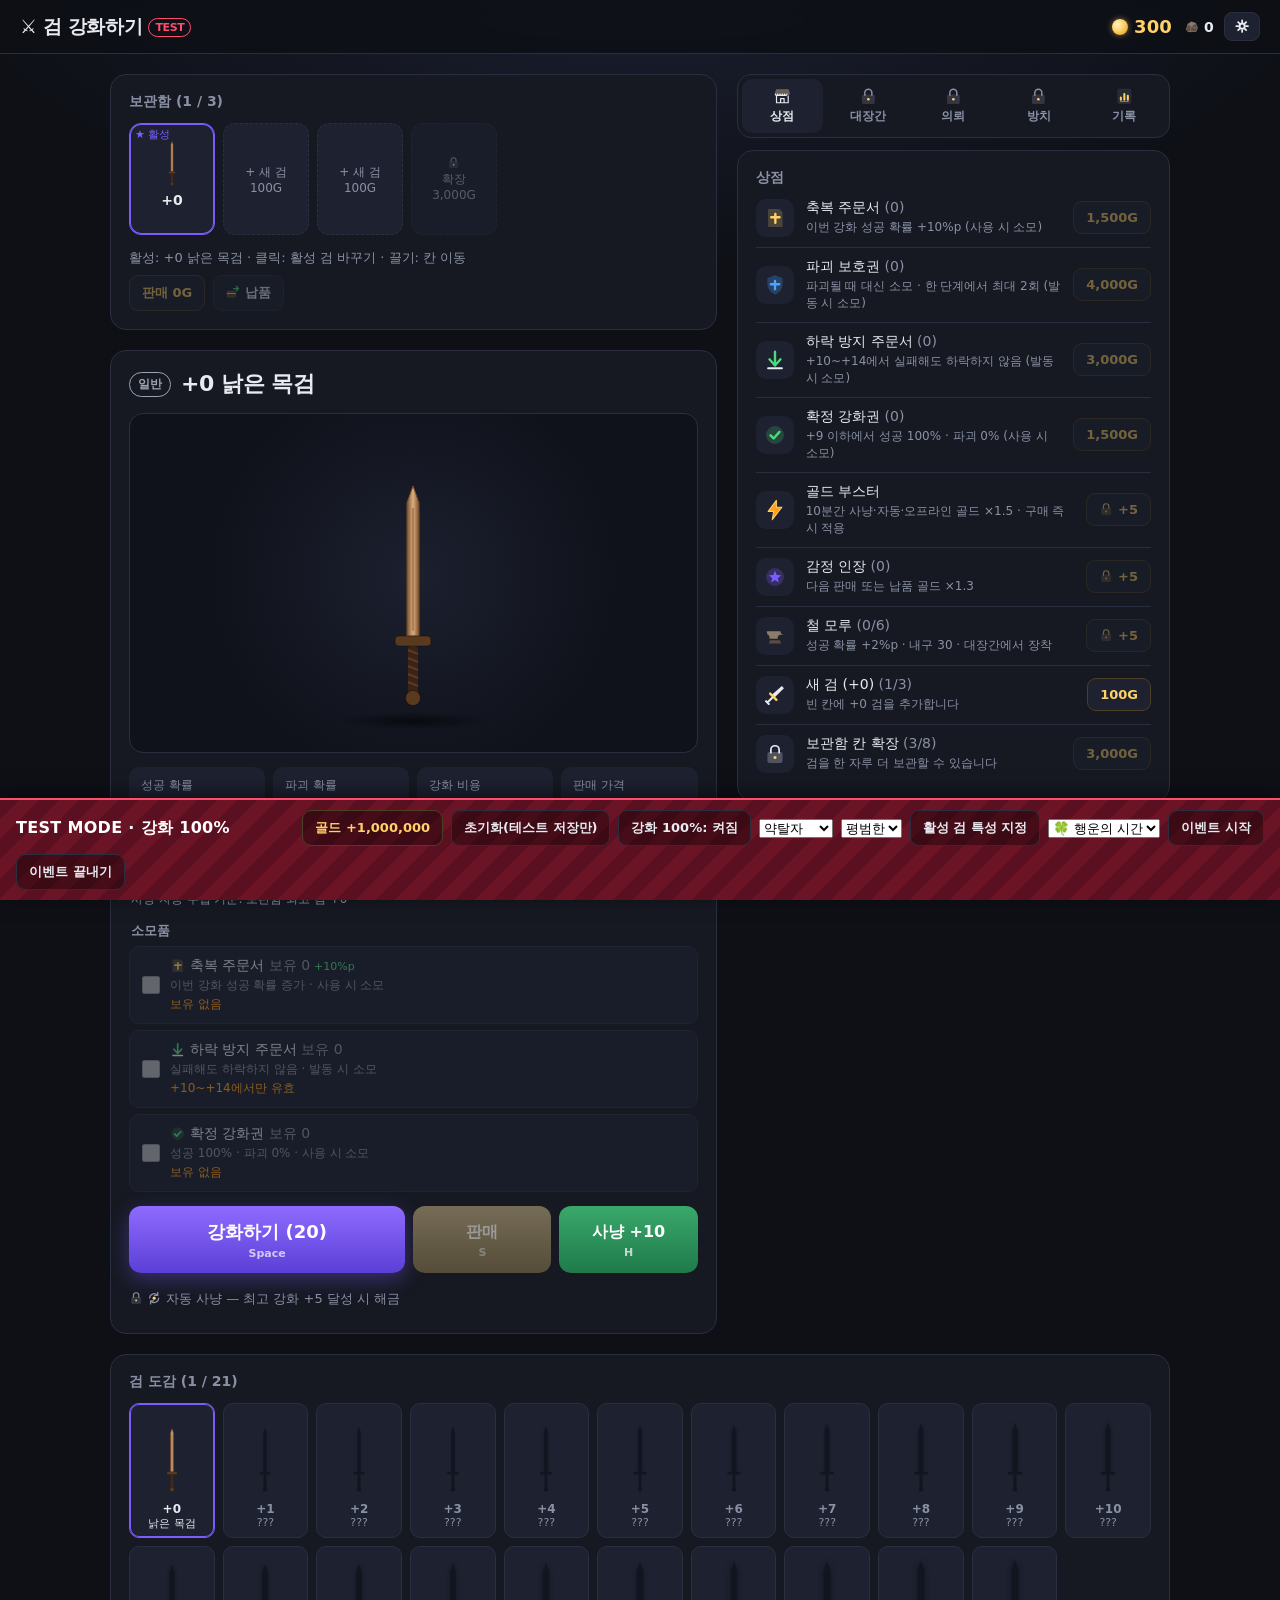
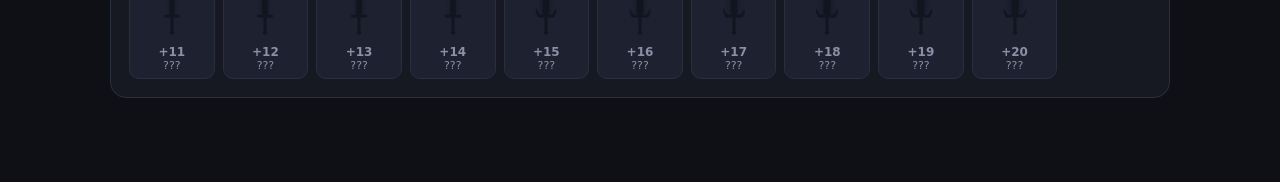
==== commit 8d0a58d1: "✨ feat: 시간 이벤트 화면 (7-2) - 헤더 이벤트 칩(아이콘·이름·남은 시간, 520px 이하는 아이콘·시간)과 상세 팝오버 - 확률 내역에 이벤트 항 추가: 표시 합계가" ====
--- a/test.html
+++ b/test.html
@@ -18,12 +18,21 @@
   <select id="testTraitKind" aria-label="특성 종류"></select>
   <select id="testTraitTier" aria-label="특성 등급"></select>
   <button class="small-btn" data-act="testSetTrait">활성 검 특성 지정</button>
+  <!-- 시간 이벤트 지정(테스트 전용 SG.events.setEvent, m2-events AC 50). 선택지는 js/test-panel.js가 상수로 채운다 -->
+  <select id="testEventId" aria-label="시간 이벤트"></select>
+  <button class="small-btn" data-act="testSetEvent">이벤트 시작</button>
+  <button class="small-btn" data-act="testEndEvent">이벤트 끝내기</button>
 </div>
 
 <header>
   <div class="logo">⚔️ 검 강화하기 <span class="badge bad">TEST</span></div>
   <!-- 마지막 저장 시도가 실패한 동안 지속 배지(문구는 js/view.js) -->
   <span class="badge bad save-badge" id="saveBadge" role="status" hidden></span>
+  <!-- 진행 중인 시간 이벤트 칩과 상세 팝오버(내용은 js/view.js). 이벤트가 없으면 숨김 -->
+  <span class="event-wrap" id="eventWrap" hidden>
+    <button class="event-chip" id="eventChip" aria-haspopup="dialog" aria-expanded="false" aria-controls="eventPop" hidden></button>
+    <div class="popover event-pop" id="eventPop" hidden></div>
+  </span>
   <!-- 보유한 가장 높은 단계 기념비(장식, 문구는 js/view.js) -->
   <span class="badge monument-badge" id="monumentBadge" hidden></span>
   <!-- 현재 칭호(업적 보상, 장식). 문구는 js/view.js -->
--- a/css/style.css
+++ b/css/style.css
@@ -318,6 +318,34 @@
 }
 .popover label { display: flex; align-items: center; gap: 8px; font-size: 14px; cursor: pointer; min-height: 32px; }
 .popover input { width: 18px; height: 18px; accent-color: var(--accent); margin: 0; }
+
+/* ---------- 시간 이벤트 칩·팝오버 (M2 F13, m2-events §9) ---------- */
+/* 줄바꿈 안 하는 헤더(721px 이상)에서 칩(nowrap)보다 좁게 줄면 칩이 옆 배지 위로 넘치므로 줄지 않게 둔다 */
+.event-wrap { position: relative; display: inline-flex; flex-shrink: 0; }
+.event-chip {
+  display: inline-flex; align-items: center; gap: 4px; min-height: 28px; padding: 3px 10px;
+  border: 1px solid var(--good); border-radius: 999px; cursor: pointer; white-space: nowrap;
+  background: color-mix(in srgb, var(--good) 14%, var(--panel2)); color: var(--good);
+  font-size: 12px; font-weight: 800; font-variant-numeric: tabular-nums;
+}
+.event-chip:hover { filter: brightness(1.12); }
+.event-pop { left: 0; right: auto; min-width: 240px; max-width: 320px; font-size: 13px; line-height: 1.45; }
+.ev-pop-title { font-size: 14px; }
+.event-pop .ev-clock { font-variant-numeric: tabular-nums; }
+.ev-idle { color: var(--warn); }
+.ev-up { color: var(--good); font-weight: 700; }
+.toast.good { border-left-color: var(--good); }
+@media (max-width: 720px) {
+  /* 줄바꿈되는 헤더에서는 칩 위치와 상관없이 화면 밖으로 나가지 않게 팝오버를 헤더 마지막 줄(전체 폭, 흐름 배치)로 연다 */
+  .event-wrap { display: contents; }
+  .event-pop { position: static; order: 1; flex: 1 1 100%; min-width: 0; max-width: none; box-shadow: none; }
+}
+@media (max-width: 520px) {
+  /* 좁은 폰: 칩은 아이콘 + 남은 시간만. 이름은 화면에서만 감추고 스크린 리더는 그대로 읽는다(전체 문장은 팝오버·title) */
+  .event-chip .ev-name {
+    position: absolute; width: 1px; height: 1px; overflow: hidden; clip: rect(0 0 0 0); clip-path: inset(50%); white-space: nowrap;
+  }
+}
 
 /* ---------- 보관함 스트립 ---------- */
 /* 좌우 여백(음수 margin으로 상쇄)은 첫/끝 칸 바깥의 놓을 자리 표시가 스크롤 영역에 잘리지 않게 하려는 것 */
